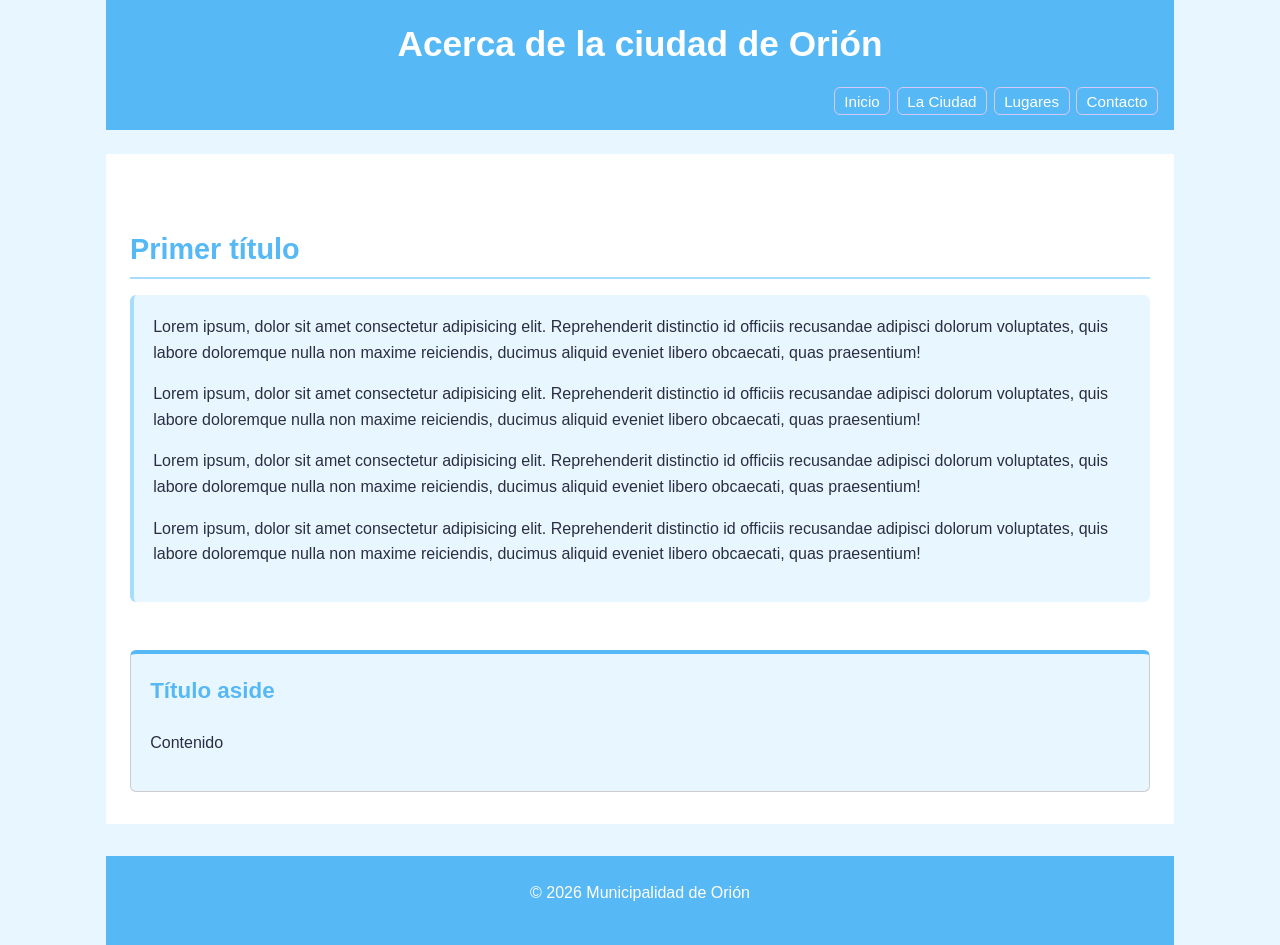
==== ciudad.html @ b0b1bcb7 "feat: commit 2 - paletas de colores alternativas" ====
<!DOCTYPE html>
<html lang="es">
<head>
    <meta charset="UTF-8">
    <meta name="viewport" content="width=device-width, initial-scale=1.0">
    <title>Acerca de la ciudad de Orión</title>

    <!-- Hoja de estilos compartida -->
    <link rel="stylesheet" href="estilos.css">
</head>
<body>

    <header>
        <h1>Acerca de la ciudad de Orión</h1>
        <nav>
            <ul>
                <li><a href="index.html">Inicio</a></li>
                <li><a href="ciudad.html">La Ciudad</a></li>
                <li><a href="lugares.html">Lugares</a></li>
                <li><a href="contacto.html">Contacto</a></li>
            </ul>
        </nav>
    </header>

    <main>       
        <section>
            <h2>Primer título</h2>
            <article>
                <p>
                    Lorem ipsum, dolor sit amet consectetur adipisicing elit. Reprehenderit distinctio id officiis recusandae adipisci dolorum voluptates, quis labore doloremque nulla non maxime reiciendis, ducimus aliquid eveniet libero obcaecati, quas praesentium!
                </p>
                <p>
                    Lorem ipsum, dolor sit amet consectetur adipisicing elit. Reprehenderit distinctio id officiis recusandae adipisci dolorum voluptates, quis labore doloremque nulla non maxime reiciendis, ducimus aliquid eveniet libero obcaecati, quas praesentium!
                </p>
                <p>
                    Lorem ipsum, dolor sit amet consectetur adipisicing elit. Reprehenderit distinctio id officiis recusandae adipisci dolorum voluptates, quis labore doloremque nulla non maxime reiciendis, ducimus aliquid eveniet libero obcaecati, quas praesentium!
                </p>
                <p>
                    Lorem ipsum, dolor sit amet consectetur adipisicing elit. Reprehenderit distinctio id officiis recusandae adipisci dolorum voluptates, quis labore doloremque nulla non maxime reiciendis, ducimus aliquid eveniet libero obcaecati, quas praesentium!
                </p>
            </article>
        </section>

        <aside id="redes">
            <h2>Título aside</h2>
            <p>Contenido</p>
        </aside>
    </main>

    <footer>
        <p>&copy; 2026 Municipalidad de Orión</p>
    </footer>

</body>
</html>
---- estilos.css ----
/*Kevin CSS*/
/* :root {
  --color-primario: #0d3b66;      
  --color-secundario: #64dfdf;   
  --color-fondo: #f8f9fa;       
  --color-texto: #2b2d42;      
  --color-blanco: #ffffff;
  --color-borde: #cccccc;
  --color-hover: #44c7ff;         
  --fuente-principal: 'Roboto', sans-serif;
}*/
/* Paleta alternativa 1 - Neo-futurist utopia */

:root {
  --color-primario: #56B8F5;      
  --color-secundario: #A5DDFB;
  --color-acento: #777BFA;
  --color-fondo: #E8F7FF;       
  --color-texto: #2b2d42;      
  --color-blanco: #ffffff;
  --color-borde: #cccccc;
  --color-hover: #D6C8FF;         
  --fuente-principal: 'Roboto', sans-serif;
}

/* Paleta alternativa 2 - Cosmic abundance */

/*:root {
  --color-primario: #354C91;      
  --color-secundario: #6D83D9;
  --color-acento: #F6BFEA;
  --color-fondo: #171F46;       
  --color-texto: #ffffff;      
  --color-blanco: #ffffff;
  --color-borde: #cccccc;
  --color-hover: #B4A7F7;         
  --fuente-principal: 'Roboto', sans-serif;
}*/

/* Paleta alternativa 3 - Cosmic abundance - Deep space edition */

/*:root {
  --color-primario: #0E2A47;      
  --color-secundario: #8A6CFF;
  --color-acento: #F6BFEA;
  --color-fondo: #536FAF;       
  --color-texto: #D9E8FF;      
  --color-blanco: #ffffff;
  --color-borde: #D9E8FF;
  --color-hover: #B4A7F7;         
  --fuente-principal: 'Roboto', sans-serif;
}*/

/* Paleta alternativa 4 - Quantum Oasis — Dark futuristic edition */

/*:root {
  --color-primario: #0B0F14;      
  --color-secundario: #3DF2E0;
  --color-acento: #22B8A9;
  --color-fondo: #1C3D46;       
  --color-texto: #C2FFF5;      
  --color-blanco: #ffffff;
  --color-borde: #C2FFF5;
  --color-hover: #8AF5E8;         
  --fuente-principal: 'Roboto', sans-serif;
}*/


* {
  box-sizing: border-box;
  margin: 0;
  padding: 0;
}

body {
  font-family: var(--fuente-principal);
  font-size: 16px;
  line-height: 1.6;
  background-color: var(--color-fondo);
  color: var(--color-texto);
  max-width: 1100px;
  margin: 0 auto;
  padding: 0 1rem;
}

h1, h2, h3 {
  color: var(--color-primario);
  margin-bottom: 1rem;
}

h1 {
  font-size: 2.2rem;
}

h2 {
  font-size: 1.8rem;
  border-bottom: 2px solid var(--color-secundario);
  padding-bottom: 0.3rem;
  margin-top: 1.5rem;
}

h3 {
  font-size: 1.3rem;
}

p {
  margin-bottom: 1rem;
}

header {
  display: flex;
  flex-direction: column;
  background-color: var(--color-primario);
  color: var(--color-blanco);
  padding: 1rem;
  gap: 1rem;
}

header nav {
  display: flex;
  justify-content: flex-end;
}

header nav ul {
  list-style: none;
  display: flex;
  gap: 0.4rem; 
  flex-wrap: wrap;
}

header nav a {
  color: var(--color-blanco);
  text-decoration: none;
  font-weight: 500;
  font-size: 0.95rem;
  padding: 0.3rem 0.6rem; 
  border: 1px solid var(--color-hover);
  border-radius: 6px;
  transition: all 0.3s ease;
}

header p {
    font-style: italic;
}

header nav a:hover {
  color: var(--color-blanco);
  background-color: var(--color-hover);
  border-color: var(--color-hover);
}

header h1,
header p {
  text-align: center;
  color: var(--color-blanco);
  margin-bottom: 0;
}

main {
  background-color: var(--color-blanco);
  padding: 2rem 1.5rem;
  margin: 1.5rem 0;
}

section {
  margin-bottom: 2rem;
  padding: 1rem 0;
}

.btn {
  display: inline-block;
  color: var(--color-blanco);
  background-color: var(--color-primario);
  border: 1px solid var(--color-primario);
  padding: 0.6rem 1.2rem;
  border-radius: 6px;
  text-decoration: none;
  font-weight: 500;
  transition: all 0.3s ease;
  margin-top: 0.5rem;
}

.btn:hover {
  transform: translateY(-2px);
  background-color: var(--color-hover);
  border-color: var(--color-hover);
  color: var(--color-blanco);
}

img {
  max-width: 100%;
  height: auto;
  display: block;
  margin: 1rem 0;
  border-radius: 4px;
}

footer {
  background-color: var(--color-primario);
  color: var(--color-blanco);
  text-align: center;
  padding: 1.5rem 1rem;
  margin-top: 2rem;
}

/* --Seccion de contactos, enlaces generales-- */
main a {
  color: var(--color-primario);
  text-decoration: underline;
  font-weight: 500;
  transition: color 0.2s ease;
}

main a:hover {
  color: var(--color-hover);
  text-decoration: none;
}


main > p a {
  display: inline-block;
  background-color: var(--color-fondo);
  padding: 0.3rem 0.6rem;
  border-radius: 4px;
  border: 1px solid var(--color-borde);
  margin-top: 0.5rem;
}

main > p a:hover {
  background-color: var(--color-secundario);
  color: var(--color-primario);
  border-color: var(--color-secundario);
}

/* -- seccion de tarjeta oficina de turismo -- */

section article {
  background-color: var(--color-fondo);
  border-left: 4px solid var(--color-secundario);
  border-radius: 6px;
  padding: 1.2rem;
  margin-top: 1rem;
}

section article ul {
  list-style: none;
  margin-top: 0.8rem;
}

section article li {
  padding: 0.4rem 0;
  border-bottom: 1px dashed var(--color-borde);
}

section article li:last-child {
  border-bottom: none;
}

/* -- seccion id, seleccion de id. Redes sociales #redes -- */

#redes {
  background-color: var(--color-fondo);
  border: 1px solid var(--color-borde);
  border-top: 4px solid var(--color-primario);
  border-radius: 6px;
  padding: 1.2rem;
  margin-top: 2rem;
}

#redes h2 {
  font-size: 1.4rem;
  margin-top: 0;
  border-bottom: none;
}

#redes ul {
  list-style: none;
  margin: 0.8rem 0;
}

#redes li a {
  display: inline-block;
  color: var(--color-primario);
  font-weight: 700;
}

#redes em {
  display: block;
  font-size: 0.9rem;
  color: #555555;
  margin-top: 0.5rem;
}
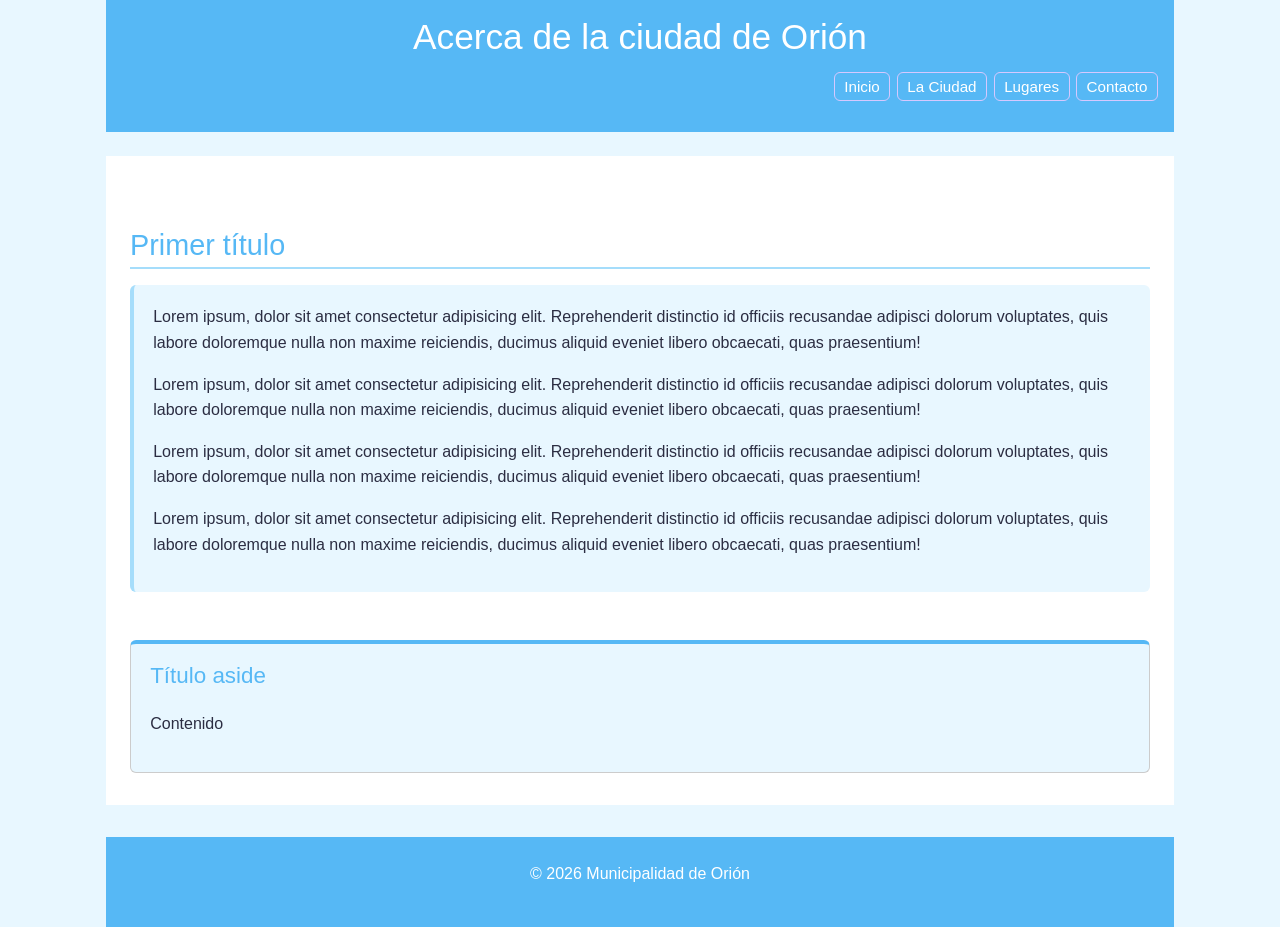
==== commit 628d59c8: "feat: bootstrap agregado" ====
--- a/ciudad.html
+++ b/ciudad.html
@@ -5,6 +5,7 @@
     <meta name="viewport" content="width=device-width, initial-scale=1.0">
     <title>Acerca de la ciudad de Orión</title>
 
+    <link href="https://cdn.jsdelivr.net/npm/bootstrap@5.3.8/dist/css/bootstrap.min.css" rel="stylesheet" integrity="sha384-sRIl4kxILFvY47J16cr9ZwB07vP4J8+LH7qKQnuqkuIAvNWLzeN8tE5YBujZqJLB" crossorigin="anonymous">
     <!-- Hoja de estilos compartida -->
     <link rel="stylesheet" href="estilos.css">
 </head>
@@ -50,6 +51,6 @@
     <footer>
         <p>&copy; 2026 Municipalidad de Orión</p>
     </footer>
-
+    <script src="https://cdn.jsdelivr.net/npm/bootstrap@5.3.8/dist/js/bootstrap.bundle.min.js" integrity="sha384-FKyoEForCGlyvwx9Hj09JcYn3nv7wiPVlz7YYwJrWVcXK/BmnVDxM+D2scQbITxI" crossorigin="anonymous"></script>
 </body>
 </html>
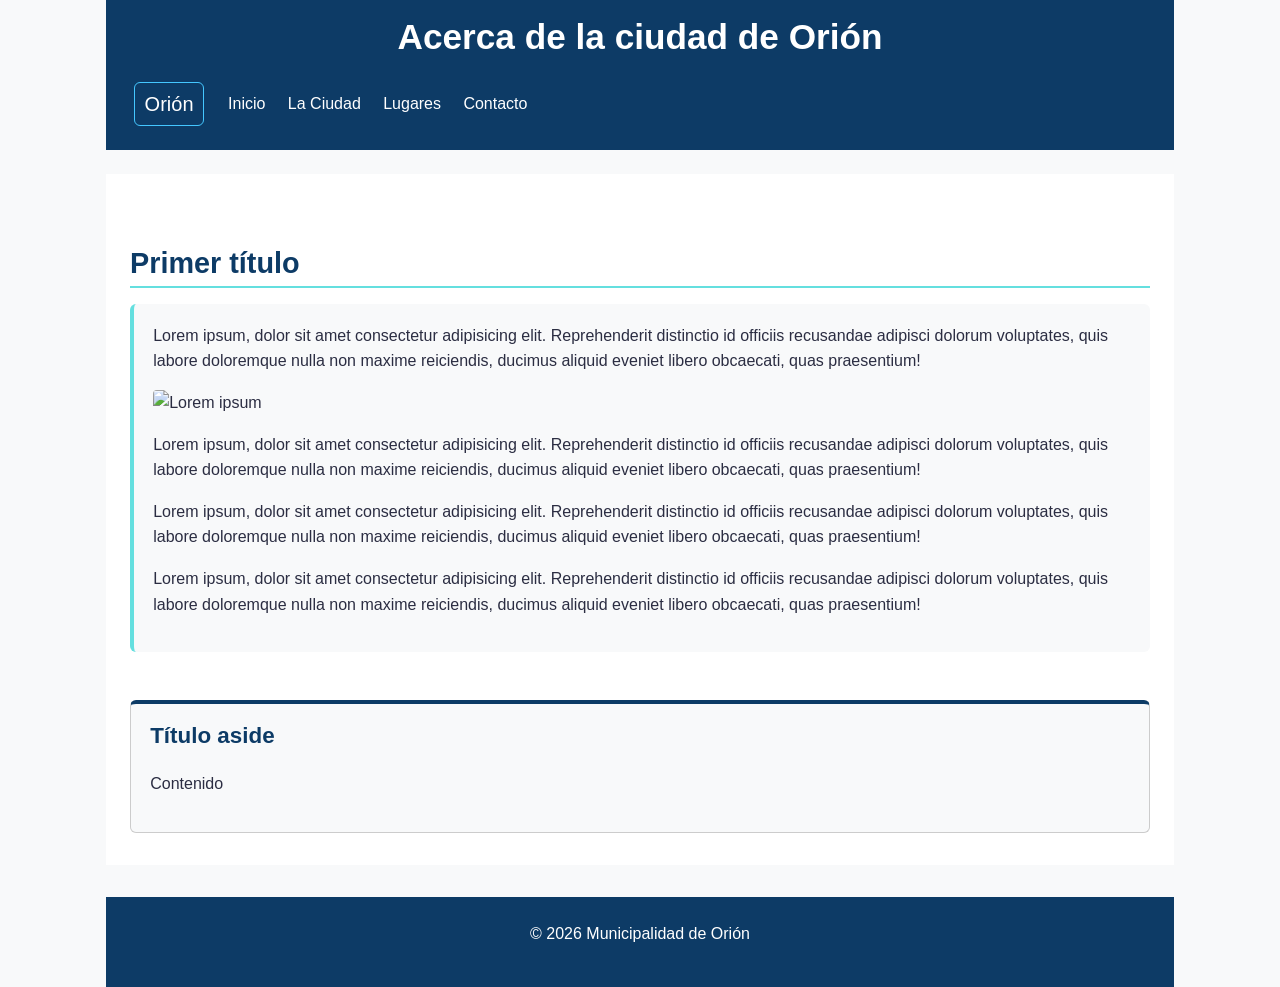
==== commit 9c6efd57: "feat: navbar de bootstrap agregado" ====
--- a/ciudad.html
+++ b/ciudad.html
@@ -10,16 +10,32 @@
     <link rel="stylesheet" href="estilos.css">
 </head>
 <body>
-
     <header>
         <h1>Acerca de la ciudad de Orión</h1>
-        <nav>
-            <ul>
-                <li><a href="index.html">Inicio</a></li>
-                <li><a href="ciudad.html">La Ciudad</a></li>
-                <li><a href="lugares.html">Lugares</a></li>
-                <li><a href="contacto.html">Contacto</a></li>
-            </ul>
+        
+        <nav class="navbar navbar-expand-lg text-light">
+            <div class="container-fluid">
+                <a class="navbar-brand" href="index.html">Orión</a>
+                <button class="navbar-toggler" type="button" data-bs-toggle="collapse" data-bs-target="#navbarSupportedContent" aria-controls="navbarSupportedContent" aria-expanded="false" aria-label="Toggle navigation">
+                <span class="navbar-toggler-icon"></span>
+                </button>
+                <div class="collapse navbar-collapse" id="navbarSupportedContent">
+                    <ul class="navbar-nav me-auto mb-2 mb-lg-0">
+                        <li class="nav-item">
+                            <a class="nav-link" href="index.html">Inicio</a>
+                        </li>
+                        <li class="nav-item">
+                            <a class="nav-link active" aria-current="page" href="ciudad.html">La Ciudad</a>
+                        </li>
+                        <li class="nav-item">
+                            <a class="nav-link" href="Lugares.html">Lugares</a>
+                        </li>
+                        <li class="nav-item">
+                            <a class="nav-link" href="contactos.html">Contacto</a>
+                        </li>
+                    </ul>
+                </div>
+            </div>
         </nav>
     </header>
 
@@ -30,6 +46,7 @@
                 <p>
                     Lorem ipsum, dolor sit amet consectetur adipisicing elit. Reprehenderit distinctio id officiis recusandae adipisci dolorum voluptates, quis labore doloremque nulla non maxime reiciendis, ducimus aliquid eveniet libero obcaecati, quas praesentium!
                 </p>
+                <img src="https://picsum.photos/800/400" alt="Lorem ipsum">
                 <p>
                     Lorem ipsum, dolor sit amet consectetur adipisicing elit. Reprehenderit distinctio id officiis recusandae adipisci dolorum voluptates, quis labore doloremque nulla non maxime reiciendis, ducimus aliquid eveniet libero obcaecati, quas praesentium!
                 </p>
--- a/estilos.css
+++ b/estilos.css
@@ -1,5 +1,5 @@
 /*Kevin CSS*/
-/* :root {
+:root {
   --color-primario: #0d3b66;      
   --color-secundario: #64dfdf;   
   --color-fondo: #f8f9fa;       
@@ -8,10 +8,10 @@
   --color-borde: #cccccc;
   --color-hover: #44c7ff;         
   --fuente-principal: 'Roboto', sans-serif;
-}*/
+}
 /* Paleta alternativa 1 - Neo-futurist utopia */
 
-:root {
+/*:root {
   --color-primario: #56B8F5;      
   --color-secundario: #A5DDFB;
   --color-acento: #777BFA;
@@ -21,7 +21,7 @@
   --color-borde: #cccccc;
   --color-hover: #D6C8FF;         
   --fuente-principal: 'Roboto', sans-serif;
-}
+}*/
 
 /* Paleta alternativa 2 - Cosmic abundance */
 
@@ -86,6 +86,7 @@
 h1, h2, h3 {
   color: var(--color-primario);
   margin-bottom: 1rem;
+  font-weight: 700;
 }
 
 h1 {
@@ -291,10 +292,17 @@
   margin-top: 0.5rem;
 }
 
-
-
-
-
-
-
-
+/* -- Custom bootstrap navbar -- */
+
+.navbar-nav .nav-link,
+.navbar-nav .nav-link.active {
+  color: var(--color-blanco);
+}
+
+.navbar-brand {
+  color: var(--color-blanco);
+}
+
+
+
+
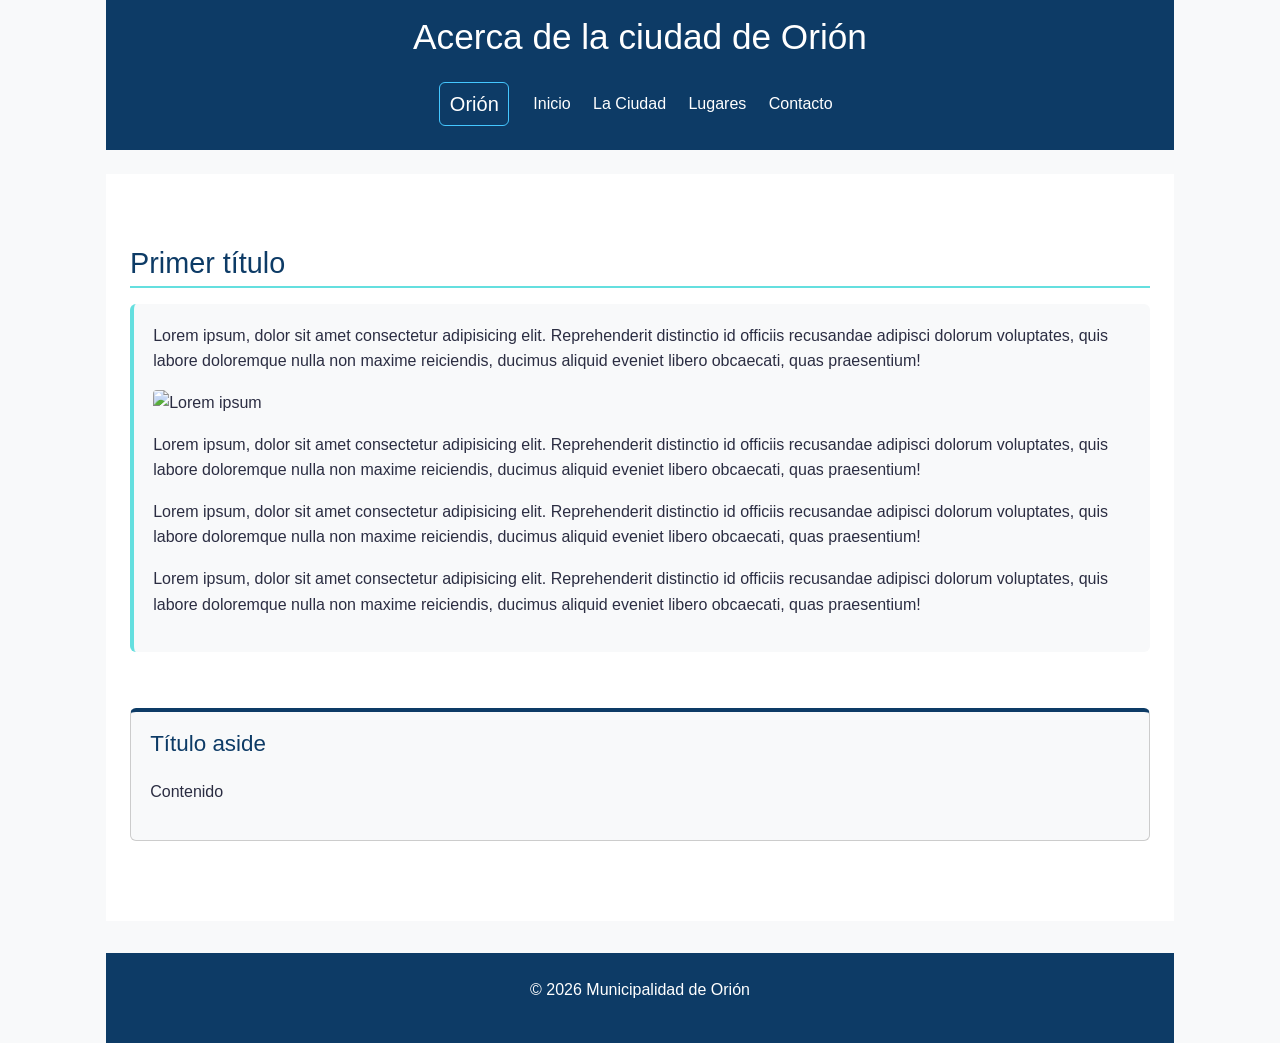
==== commit 4a47999d: "style: centrar navbar en desktop" ====
--- a/ciudad.html
+++ b/ciudad.html
@@ -7,36 +7,38 @@
 
     <link href="https://cdn.jsdelivr.net/npm/bootstrap@5.3.8/dist/css/bootstrap.min.css" rel="stylesheet" integrity="sha384-sRIl4kxILFvY47J16cr9ZwB07vP4J8+LH7qKQnuqkuIAvNWLzeN8tE5YBujZqJLB" crossorigin="anonymous">
     <!-- Hoja de estilos compartida -->
-    <link rel="stylesheet" href="estilos.css">
+    <link rel="stylesheet" href="css/estilos.css">
 </head>
 <body>
     <header>
         <h1>Acerca de la ciudad de Orión</h1>
+        <div class="d-lg-flex justify-content-center">
+            <nav class="navbar navbar-expand-lg">
+                <div class="container-fluid">
+                    <a class="navbar-brand" href="index.html">Orión</a>
+                    <button class="navbar-toggler" type="button" data-bs-toggle="collapse" data-bs-target="#navbarSupportedContent" aria-controls="navbarSupportedContent" aria-expanded="false" aria-label="Toggle navigation">
+                    <span class="navbar-toggler-icon"></span>
+                    </button>
+                    <div class="collapse navbar-collapse" id="navbarSupportedContent">
+                        <ul class="navbar-nav me-auto mb-2 mb-lg-0">
+                            <li class="nav-item">
+                                <a class="nav-link" href="index.html">Inicio</a>
+                            </li>
+                            <li class="nav-item">
+                                <a class="nav-link active" aria-current="page" href="ciudad.html">La Ciudad</a>
+                            </li>
+                            <li class="nav-item">
+                                <a class="nav-link" href="Lugares.html">Lugares</a>
+                            </li>
+                            <li class="nav-item">
+                                <a class="nav-link" href="contactos.html">Contacto</a>
+                            </li>
+                        </ul>
+                    </div>
+                </div>
+            </nav>
+        </div>
         
-        <nav class="navbar navbar-expand-lg text-light">
-            <div class="container-fluid">
-                <a class="navbar-brand" href="index.html">Orión</a>
-                <button class="navbar-toggler" type="button" data-bs-toggle="collapse" data-bs-target="#navbarSupportedContent" aria-controls="navbarSupportedContent" aria-expanded="false" aria-label="Toggle navigation">
-                <span class="navbar-toggler-icon"></span>
-                </button>
-                <div class="collapse navbar-collapse" id="navbarSupportedContent">
-                    <ul class="navbar-nav me-auto mb-2 mb-lg-0">
-                        <li class="nav-item">
-                            <a class="nav-link" href="index.html">Inicio</a>
-                        </li>
-                        <li class="nav-item">
-                            <a class="nav-link active" aria-current="page" href="ciudad.html">La Ciudad</a>
-                        </li>
-                        <li class="nav-item">
-                            <a class="nav-link" href="Lugares.html">Lugares</a>
-                        </li>
-                        <li class="nav-item">
-                            <a class="nav-link" href="contactos.html">Contacto</a>
-                        </li>
-                    </ul>
-                </div>
-            </div>
-        </nav>
     </header>
 
     <main>       
--- a/css/estilos.css
+++ b/css/estilos.css
@@ -0,0 +1,450 @@
+/* Paleta alternativa 1 - Neo-futurist utopia */
+
+/*:root {
+  --color-primario: #56B8F5;      
+  --color-secundario: #A5DDFB;
+  --color-acento: #777BFA;
+  --color-fondo: #E8F7FF;       
+  --color-texto: #2b2d42;      
+  --color-blanco: #ffffff;
+  --color-borde: #cccccc;
+  --color-hover: #D6C8FF;         
+  --fuente-principal: 'Roboto', sans-serif;
+}*/
+
+/* Paleta alternativa 2 - Cosmic abundance */
+
+/*:root {
+  --color-primario: #354C91;      
+  --color-secundario: #6D83D9;
+  --color-acento: #F6BFEA;
+  --color-fondo: #171F46;       
+  --color-texto: #ffffff;      
+  --color-blanco: #ffffff;
+  --color-borde: #cccccc;
+  --color-hover: #B4A7F7;         
+  --fuente-principal: 'Roboto', sans-serif;
+}*/
+
+/* Paleta alternativa 3 - Cosmic abundance - Deep space edition */
+
+/*:root {
+  --color-primario: #0E2A47;      
+  --color-secundario: #8A6CFF;
+  --color-acento: #F6BFEA;
+  --color-fondo: #536FAF;       
+  --color-texto: #D9E8FF;      
+  --color-blanco: #ffffff;
+  --color-borde: #D9E8FF;
+  --color-hover: #B4A7F7;         
+  --fuente-principal: 'Roboto', sans-serif;
+}*/
+
+/* Paleta alternativa 4 - Quantum Oasis — Dark futuristic edition */
+
+/*:root {
+  --color-primario: #0B0F14;      
+  --color-secundario: #3DF2E0;
+  --color-acento: #22B8A9;
+  --color-fondo: #1C3D46;       
+  --color-texto: #C2FFF5;      
+  --color-blanco: #ffffff;
+  --color-borde: #C2FFF5;
+  --color-hover: #8AF5E8;         
+  --fuente-principal: 'Roboto', sans-serif;
+}*/
+
+/* Kevin CSS */
+:root {
+  --color-primario: #0d3b66;      
+  --color-secundario: #64dfdf;   
+  --color-fondo: #f8f9fa;       
+  --color-texto: #2b2d42;      
+  --color-blanco: #ffffff;
+  --color-borde: #cccccc;
+  --color-hover: #44c7ff;         
+  --fuente-principal: 'Roboto', sans-serif;
+}
+
+* {
+  box-sizing: border-box;
+  margin: 0;
+  padding: 0;
+}
+
+body {
+  font-family: var(--fuente-principal);
+  font-size: 16px;
+  line-height: 1.6;
+  background-color: var(--color-fondo);
+  color: var(--color-texto);
+  max-width: 1100px;
+  margin: 0 auto;
+  padding: 0 1rem;
+}
+
+h1, h2, h3 {
+  color: var(--color-primario);
+  margin-bottom: 1rem;
+}
+
+h1 {
+  font-size: 2.2rem;
+}
+
+h2 {
+  font-size: 1.8rem;
+  border-bottom: 2px solid var(--color-secundario);
+  padding-bottom: 0.3rem;
+  margin-top: 1.5rem;
+}
+
+h3 {
+  font-size: 1.3rem;
+}
+
+p {
+  margin-bottom: 1rem;
+}
+
+header {
+  display: flex;
+  flex-direction: column;
+  background-color: var(--color-primario);
+  color: var(--color-blanco);
+  padding: 1rem;
+  gap: 1rem;
+}
+
+header nav {
+  display: flex;
+  justify-content: flex-end;
+}
+
+header nav ul {
+  list-style: none;
+  display: flex;
+  gap: 0.4rem; 
+  flex-wrap: wrap;
+}
+
+header nav a {
+  color: var(--color-blanco);
+  text-decoration: none;
+  font-weight: 500;
+  font-size: 0.95rem;
+  padding: 0.3rem 0.6rem; 
+  border: 1px solid var(--color-hover);
+  border-radius: 6px;
+  transition: all 0.3s ease;
+}
+
+header p {
+    font-style: italic;
+}
+
+header nav a:hover {
+  color: var(--color-blanco);
+  background-color: var(--color-hover);
+  border-color: var(--color-hover);
+}
+
+header h1,
+header p {
+  text-align: center;
+  color: var(--color-blanco);
+  margin-bottom: 0;
+}
+
+main {
+  background-color: var(--color-blanco);
+  padding: 2rem 1.5rem;
+  margin: 1.5rem 0;
+}
+
+section {
+  margin-bottom: 2rem;
+  padding: 1rem 0;
+}
+
+.btn {
+  display: inline-block;
+  color: var(--color-blanco);
+  background-color: var(--color-primario);
+  border: 1px solid var(--color-primario);
+  padding: 0.6rem 1.2rem;
+  border-radius: 6px;
+  text-decoration: none;
+  font-weight: 500;
+  transition: all 0.3s ease;
+  margin-top: 0.5rem;
+}
+
+.btn:hover {
+  transform: translateY(-2px);
+  background-color: var(--color-hover);
+  border-color: var(--color-hover);
+  color: var(--color-blanco);
+}
+
+img {
+  max-width: 100%;
+  height: auto;
+  display: block;
+  margin: 1rem 0;
+  border-radius: 4px;
+}
+
+footer {
+  background-color: var(--color-primario);
+  color: var(--color-blanco);
+  text-align: center;
+  padding: 1.5rem 1rem;
+  margin-top: 2rem;
+}
+
+/* CSS AVANZADO Y BOOTSTRAP */
+
+/* Posicionamiento */
+.header-sticky {
+  position: sticky; /* barra de nav anclada arriba*/
+  top: 0;
+  z-index: 1000;
+  padding: 0; /* Pisa el padding viejo del header para que la navbar quede prolija */
+}
+
+.hero-contenedor {
+  position: relative;
+  border-radius: 6px;
+  overflow: hidden;
+}
+
+.hero-contenedor img {
+  width: 100%;
+  margin: 0;
+  filter: brightness(0.65); /* Oscurece un poco la foto para que se lea bien el texto */
+}
+
+.hero-texto {
+  position: absolute;
+  bottom: 1.5rem;
+  left: 1.5rem;
+  right: 1.5rem;
+  color: var(--color-blanco);
+}
+
+.hero-texto h1 {
+  color: var(--color-blanco);
+  margin-bottom: 0.3rem;
+}
+
+/* Flexbox */
+.razones-flex {
+  display: flex;
+  flex-wrap: wrap;
+  gap: 1.2rem;
+  margin-top: 1rem;
+}
+
+.razon-item {
+  flex: 1 1 260px;
+  background-color: var(--color-fondo);
+  border-left: 4px solid var(--color-secundario);
+  padding: 1.2rem;
+  border-radius: 4px;
+}
+
+/* Bootstrap - personalizaciones */
+.bg-orion {
+  background-color: var(--color-primario);
+}
+
+.navbar-dark .navbar-nav .nav-link {
+  color: var(--color-blanco);
+  border: 1px solid transparent;
+  border-radius: 6px;
+  padding: 0.4rem 0.8rem;
+  transition: all 0.3s ease;
+}
+
+.navbar-dark .navbar-nav .nav-link:hover,
+.navbar-dark .navbar-nav .nav-link.active {
+  background-color: var(--color-hover);
+  color: var(--color-blanco);
+}
+
+.bg-orion-primario {
+  background-color: var(--color-primario);
+  color: var(--color-blanco);
+}
+
+.bg-orion-secundario {
+  background-color: var(--color-secundario);
+  color: var(--color-texto);
+}
+
+.card-orion {
+  border: 1px solid var(--color-borde);
+  transition: transform 0.3s ease, box-shadow 0.3s ease;
+}
+
+.card-orion:hover {
+  transform: translateY(-4px);
+  box-shadow: 0 6px 16px rgba(13, 59, 102, 0.15);
+}
+
+.btn-orion {
+  background-color: var(--color-primario);
+  color: var(--color-blanco);
+  border: 1px solid var(--color-primario);
+}
+
+.btn-orion:hover {
+  background-color: var(--color-hover);
+  border-color: var(--color-hover);
+  color: var(--color-blanco);
+}
+
+.btn-orion-claro {
+  background-color: var(--color-secundario);
+  color: var(--color-texto);
+  border: 1px solid var(--color-secundario);
+  font-weight: 500;
+}
+
+.btn-orion-claro:hover {
+  background-color: var(--color-hover);
+  border-color: var(--color-hover);
+  color: var(--color-blanco);
+}
+
+
+
+
+
+/* --Seccion de contactos, enlaces generales-- */
+main a {
+  color: var(--color-primario);
+  text-decoration: underline;
+  font-weight: 500;
+  transition: color 0.2s ease;
+}
+
+main a:hover {
+  color: var(--color-hover);
+  text-decoration: none;
+}
+
+
+main > p a {
+  display: inline-block;
+  background-color: var(--color-fondo);
+  padding: 0.3rem 0.6rem;
+  border-radius: 4px;
+  border: 1px solid var(--color-borde);
+  margin-top: 0.5rem;
+}
+
+main > p a:hover {
+  background-color: var(--color-secundario);
+  color: var(--color-primario);
+  border-color: var(--color-secundario);
+}
+
+/* -- seccion de tarjeta oficina de turismo -- */
+
+section article {
+  background-color: var(--color-fondo);
+  border-left: 4px solid var(--color-secundario);
+  border-radius: 6px;
+  padding: 1.2rem;
+  margin-top: 1rem;
+}
+
+section article ul {
+  list-style: none;
+  margin-top: 0.8rem;
+}
+
+section article li {
+  padding: 0.4rem 0;
+  border-bottom: 1px dashed var(--color-borde);
+}
+
+section article li:last-child {
+  border-bottom: none;
+}
+
+section article address {
+  font-style: normal;
+  margin-bottom: 0;
+}
+
+/* -- seccion id, seleccion de id. Redes sociales #redes -- */
+
+#redes {
+  background-color: var(--color-fondo);
+  border: 1px solid var(--color-borde);
+  border-top: 4px solid var(--color-primario);
+  border-radius: 6px;
+  padding: 1.2rem;
+  margin-top: 2.5rem;
+  margin-bottom: 3rem;
+  width: 100%;
+}
+
+#redes h2 {
+  font-size: 1.4rem;
+  margin-top: 0;
+  border-bottom: none;
+}
+
+#redes ul {
+  list-style: none;
+  margin: 0.8rem 0;
+}
+
+#redes li a {
+  display: inline-block;
+  color: var(--color-primario);
+  font-weight: 700;
+}
+
+#redes em {
+  display: block;
+  font-size: 0.9rem;
+  color: #555555;
+  margin-top: 0.5rem;
+}
+
+/* -- Custom bootstrap navbar -- */
+
+.navbar-nav .nav-link,
+.navbar-nav .nav-link.active {
+  color: var(--color-blanco);
+}
+
+.navbar-brand {
+  color: var(--color-blanco);
+}
+
+/* -- seccion de formulario de contacto -- */
+#form-contacto {
+  background-color: var(--color-fondo);
+}
+
+#form-contacto .form-label {
+  font-weight: 500;
+  color: var(--color-primario);
+}
+
+
+
+
+
+
+
+
+
+
+
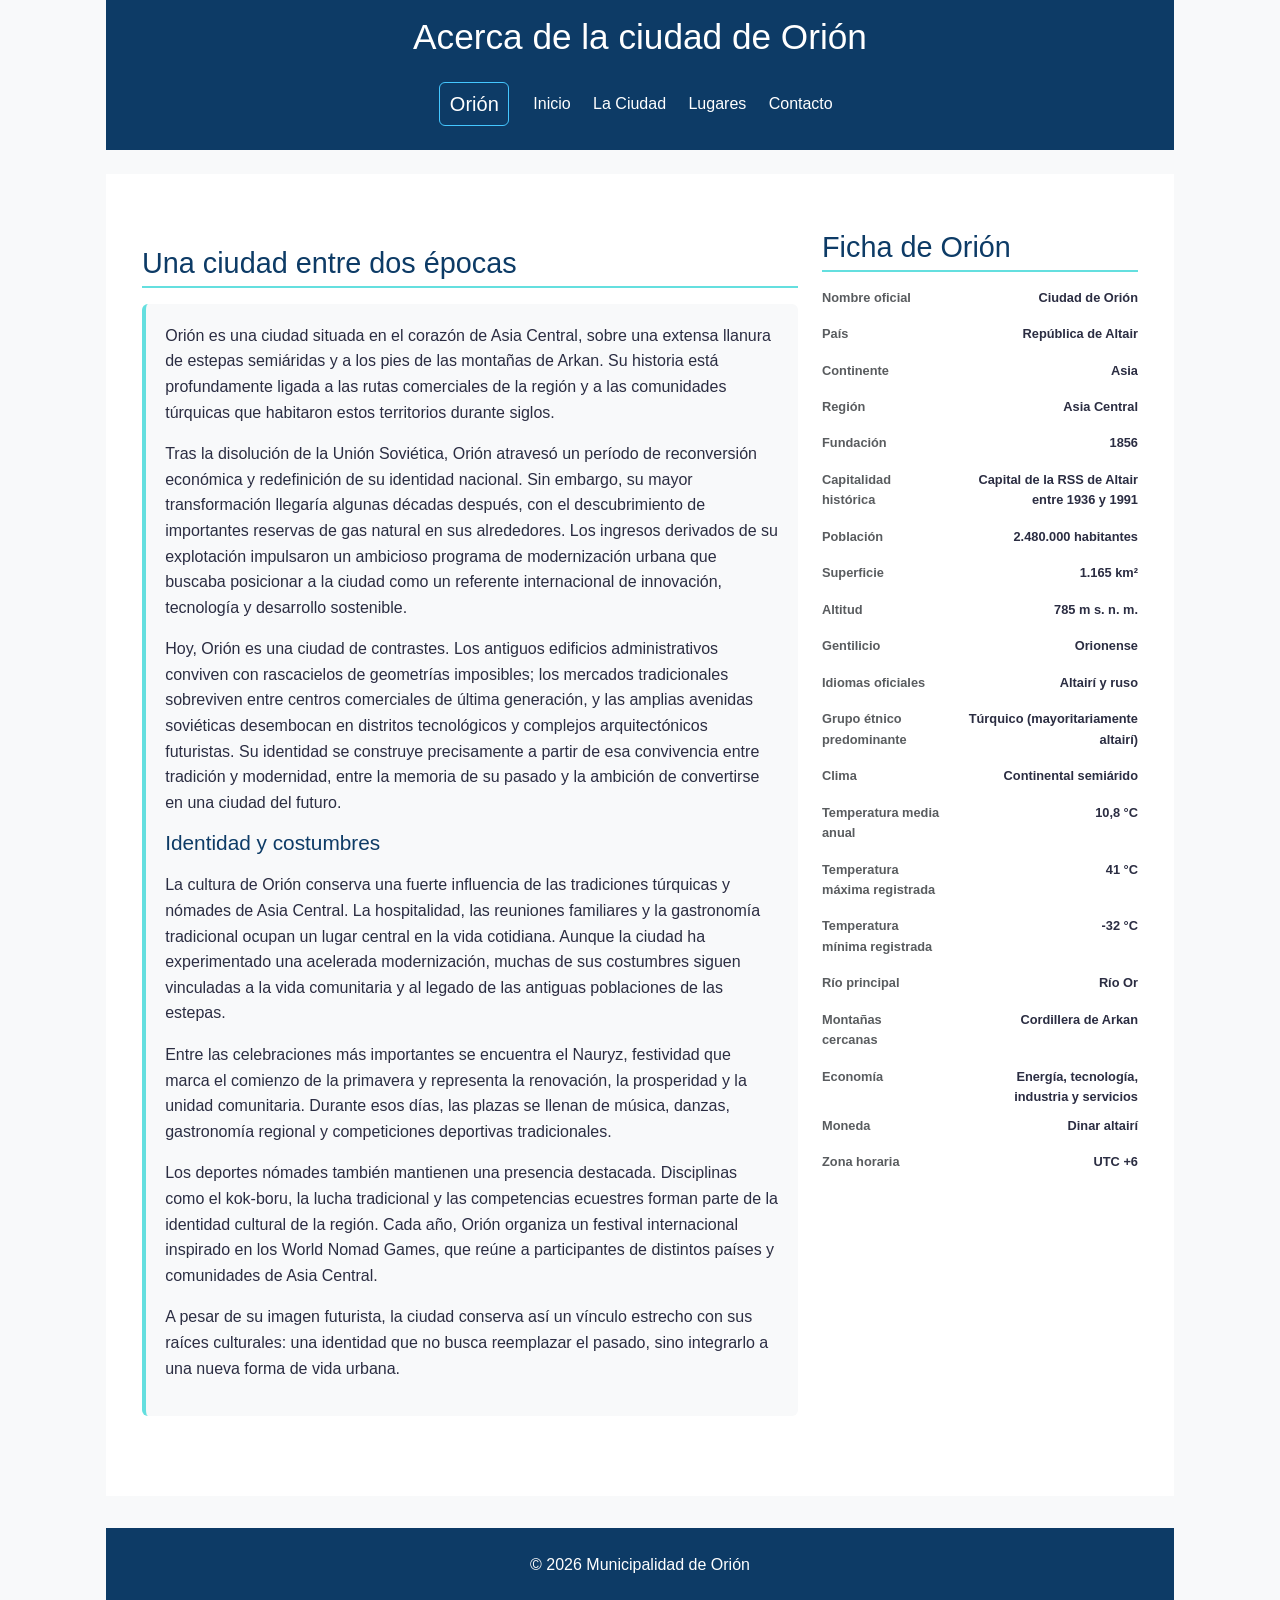
==== commit 83fdbd0c: "feat: contenido ciudad" ====
--- a/ciudad.html
+++ b/ciudad.html
@@ -41,30 +41,109 @@
         
     </header>
 
-    <main>       
-        <section>
-            <h2>Primer título</h2>
-            <article>
-                <p>
-                    Lorem ipsum, dolor sit amet consectetur adipisicing elit. Reprehenderit distinctio id officiis recusandae adipisci dolorum voluptates, quis labore doloremque nulla non maxime reiciendis, ducimus aliquid eveniet libero obcaecati, quas praesentium!
-                </p>
-                <img src="https://picsum.photos/800/400" alt="Lorem ipsum">
-                <p>
-                    Lorem ipsum, dolor sit amet consectetur adipisicing elit. Reprehenderit distinctio id officiis recusandae adipisci dolorum voluptates, quis labore doloremque nulla non maxime reiciendis, ducimus aliquid eveniet libero obcaecati, quas praesentium!
-                </p>
-                <p>
-                    Lorem ipsum, dolor sit amet consectetur adipisicing elit. Reprehenderit distinctio id officiis recusandae adipisci dolorum voluptates, quis labore doloremque nulla non maxime reiciendis, ducimus aliquid eveniet libero obcaecati, quas praesentium!
-                </p>
-                <p>
-                    Lorem ipsum, dolor sit amet consectetur adipisicing elit. Reprehenderit distinctio id officiis recusandae adipisci dolorum voluptates, quis labore doloremque nulla non maxime reiciendis, ducimus aliquid eveniet libero obcaecati, quas praesentium!
-                </p>
-            </article>
-        </section>
+    <main> 
+        <div class="container">
+            <div class="row">
+                <section class="col-12 col-lg-8">
+                    <h2>Una ciudad entre dos épocas</h2>
+                    <article>
+                        <p>
+                            Orión es una ciudad situada en el corazón de Asia Central, sobre una extensa llanura de estepas semiáridas y a los pies de las montañas de Arkan. Su historia está profundamente ligada a las rutas comerciales de la región y a las comunidades túrquicas que habitaron estos territorios durante siglos.
+                        </p>
+                        <!-- <img src="https://picsum.photos/800/400" alt="Lorem ipsum"> -->
+                        <p>
+                            Tras la disolución de la Unión Soviética, Orión atravesó un período de reconversión económica y redefinición de su identidad nacional. Sin embargo, su mayor transformación llegaría algunas décadas después, con el descubrimiento de importantes reservas de gas natural en sus alrededores. Los ingresos derivados de su explotación impulsaron un ambicioso programa de modernización urbana que buscaba posicionar a la ciudad como un referente internacional de innovación, tecnología y desarrollo sostenible.
+                        </p>
+                        <p>
+                            Hoy, Orión es una ciudad de contrastes. Los antiguos edificios administrativos conviven con rascacielos de geometrías imposibles; los mercados tradicionales sobreviven entre centros comerciales de última generación, y las amplias avenidas soviéticas desembocan en distritos tecnológicos y complejos arquitectónicos futuristas. Su identidad se construye precisamente a partir de esa convivencia entre tradición y modernidad, entre la memoria de su pasado y la ambición de convertirse en una ciudad del futuro.
+                        </p>
+                        <h3>Identidad y costumbres</h3>
+                        <p>
+                            La cultura de Orión conserva una fuerte influencia de las tradiciones túrquicas y nómades de Asia Central. La hospitalidad, las reuniones familiares y la gastronomía tradicional ocupan un lugar central en la vida cotidiana. Aunque la ciudad ha experimentado una acelerada modernización, muchas de sus costumbres siguen vinculadas a la vida comunitaria y al legado de las antiguas poblaciones de las estepas.
+                        </p>
+                        <p>
+                            Entre las celebraciones más importantes se encuentra el Nauryz, festividad que marca el comienzo de la primavera y representa la renovación, la prosperidad y la unidad comunitaria. Durante esos días, las plazas se llenan de música, danzas, gastronomía regional y competiciones deportivas tradicionales.
+                        </p>
+                        <p>
+                            Los deportes nómades también mantienen una presencia destacada. Disciplinas como el kok-boru, la lucha tradicional y las competencias ecuestres forman parte de la identidad cultural de la región. Cada año, Orión organiza un festival internacional inspirado en los World Nomad Games, que reúne a participantes de distintos países y comunidades de Asia Central.
+                        </p>
+                        <p>
+                            A pesar de su imagen futurista, la ciudad conserva así un vínculo estrecho con sus raíces culturales: una identidad que no busca reemplazar el pasado, sino integrarlo a una nueva forma de vida urbana.
+                        </p>
+                    </article>
+                </section>
 
-        <aside id="redes">
-            <h2>Título aside</h2>
-            <p>Contenido</p>
-        </aside>
+                <aside class="ficha col-12 col-lg-4">
+                    <h2>Ficha de Orión</h2>
+                    <dl class="row">
+                        <dt class="col-5 text-muted mb-3">Nombre oficial</dt>
+                        <dd class="col-7 fw-semibold text-end">Ciudad de Orión</dd>
+
+                        <dt class="col-5 text-muted mb-3">País</dt>
+                        <dd class="col-7 fw-semibold text-end">República de Altair</dd>
+
+                        <dt class="col-5 text-muted mb-3">Continente</dt>
+                        <dd class="col-7 fw-semibold text-end">Asia</dd>
+
+                        <dt class="col-5 text-muted mb-3">Región</dt>
+                        <dd class="col-7 fw-semibold text-end">Asia Central</dd>
+
+                        <dt class="col-5 text-muted mb-3">Fundación</dt>
+                        <dd class="col-7 fw-semibold text-end">1856</dd>
+
+                        <dt class="col-5 text-muted mb-3">Capitalidad histórica </dt>
+                        <dd class="col-7 fw-semibold text-end">Capital de la RSS de Altair entre 1936 y 1991</dd>
+
+                        <dt class="col-5 text-muted mb-3">Población</dt>
+                        <dd class="col-7 fw-semibold text-end">2.480.000 habitantes</dd>
+
+                        <dt class="col-5 text-muted mb-3">Superficie</dt>
+                        <dd class="col-7 fw-semibold text-end">1.165 km²</dd>
+
+                        <dt class="col-5 text-muted mb-3">Altitud</dt>
+                        <dd class="col-7 fw-semibold text-end">785 m s. n. m.</dd>
+
+                        <dt class="col-5 text-muted mb-3">Gentilicio</dt>
+                        <dd class="col-7 fw-semibold text-end">Orionense</dd>
+
+                        <dt class="col-5 text-muted mb-3">Idiomas oficiales</dt>
+                        <dd class="col-7 fw-semibold text-end">Altairí y ruso</dd>
+
+                        <dt class="col-5 text-muted mb-3">Grupo étnico predominante</dt>
+                        <dd class="col-7 fw-semibold text-end">Túrquico (mayoritariamente altairí)</dd>
+
+                        <dt class="col-5 text-muted mb-3">Clima</dt>
+                        <dd class="col-7 fw-semibold text-end">Continental semiárido</dd>
+
+                        <dt class="col-5 text-muted mb-3">Temperatura media anual</dt>
+                        <dd class="col-7 fw-semibold text-end">10,8 °C</dd>
+
+                        <dt class="col-5 text-muted mb-3">Temperatura máxima registrada</dt>
+                        <dd class="col-7 fw-semibold text-end">41 °C</dd>
+
+                        <dt class="col-5 text-muted mb-3">Temperatura mínima registrada</dt>
+                        <dd class="col-7 fw-semibold text-end">-32 °C</dd>
+
+                        <dt class="col-5 text-muted mb-3">Río principal</dt>
+                        <dd class="col-7 fw-semibold text-end">Río Or</dd>
+
+                        <dt class="col-5 text-muted mb-3">Montañas cercanas</dt>
+                        <dd class="col-7 fw-semibold text-end">Cordillera de Arkan</dd>
+
+                        <dt class="col-5 text-muted mb-3">Economía</dt>
+                        <dd class="col-7 fw-semibold text-end">Energía, tecnología, industria y servicios</dd>
+
+                        <dt class="col-5 text-muted mb-3">Moneda</dt>
+                        <dd class="col-7 fw-semibold text-end">Dinar altairí</dd>
+
+                        <dt class="col-5 text-muted mb-3">Zona horaria</dt>
+                        <dd class="col-7 fw-semibold text-end">UTC +6</dd>
+                        
+                    </dl>
+                </aside>
+            </div>
+        </div>      
+        
     </main>
 
     <footer>
--- a/css/estilos.css
+++ b/css/estilos.css
@@ -318,14 +318,52 @@
   color: var(--color-blanco);
 }
 
-
+/* ETAPA 4: MODO OSCURO */
+body.oscuro {
+  --color-fondo: #12161f;
+  --color-blanco: #1c2230;
+  --color-texto: #e2e8f0;
+  --color-borde: #2d3748;
+}
+
+body.oscuro h2,
+body.oscuro h3 {
+  color: var(--color-secundario);
+}
+
+body.oscuro .card-orion {
+  background-color: var(--color-blanco);
+  color: var(--color-texto);
+}
+
+body.oscuro .razon-item {
+  background-color: #161b26;
+}
+
+/* contraste para letras en modo oscuro */
+body.oscuro .navbar-dark .navbar-nav .nav-link,
+body.oscuro .hero-texto,
+body.oscuro .hero-texto h1,
+body.oscuro .hero-texto p,
+body.oscuro .btn-orion-claro,
+body.oscuro .btn-orion,
+body.oscuro footer,
+body.oscuro .navbar-brand.fw-bold,
+body.oscuro .badge.bg-orion-primario {
+  color: #ffffff;
+}
+
+body.oscuro .btn-orion-claro, 
+body.oscuro .bg-orion-secundario {
+  color: #12161f;
+}
 
 
 
 /* --Seccion de contactos, enlaces generales-- */
 main a {
   color: var(--color-primario);
-  text-decoration: underline;
+  text-decoration: none;
   font-weight: 500;
   transition: color 0.2s ease;
 }
@@ -438,13 +476,46 @@
   color: var(--color-primario);
 }
 
-
-
-
-
-
-
-
-
-
-
+/* -- ajustes de color y contraste para modo oscuro en contactos y lugares -- */
+body.oscuro header h1,
+body.oscuro .navbar-brand,
+body.oscuro .navbar-nav .nav-link,
+body.oscuro .navbar-nav .nav-link.active,
+body.oscuro footer {
+  color: #ffffff;
+}
+
+body.oscuro #btn-modo {
+  background-color: var(--color-secundario);
+  color: #12161f;
+  border-color: var(--color-secundario);
+}
+
+body.oscuro main a,
+body.oscuro #redes li a,
+body.oscuro #form-contacto .form-label {
+  color: var(--color-secundario);
+}
+
+body.oscuro main a:hover,
+body.oscuro #redes li a:hover {
+  color: var(--color-hover);
+}
+
+body.oscuro #redes em {
+  color: var(--color-texto);
+}
+
+
+/* Ciudad */
+
+.ficha dl dt, 
+.ficha dl dd {
+  font-size:0.8rem;
+}
+
+
+
+
+
+
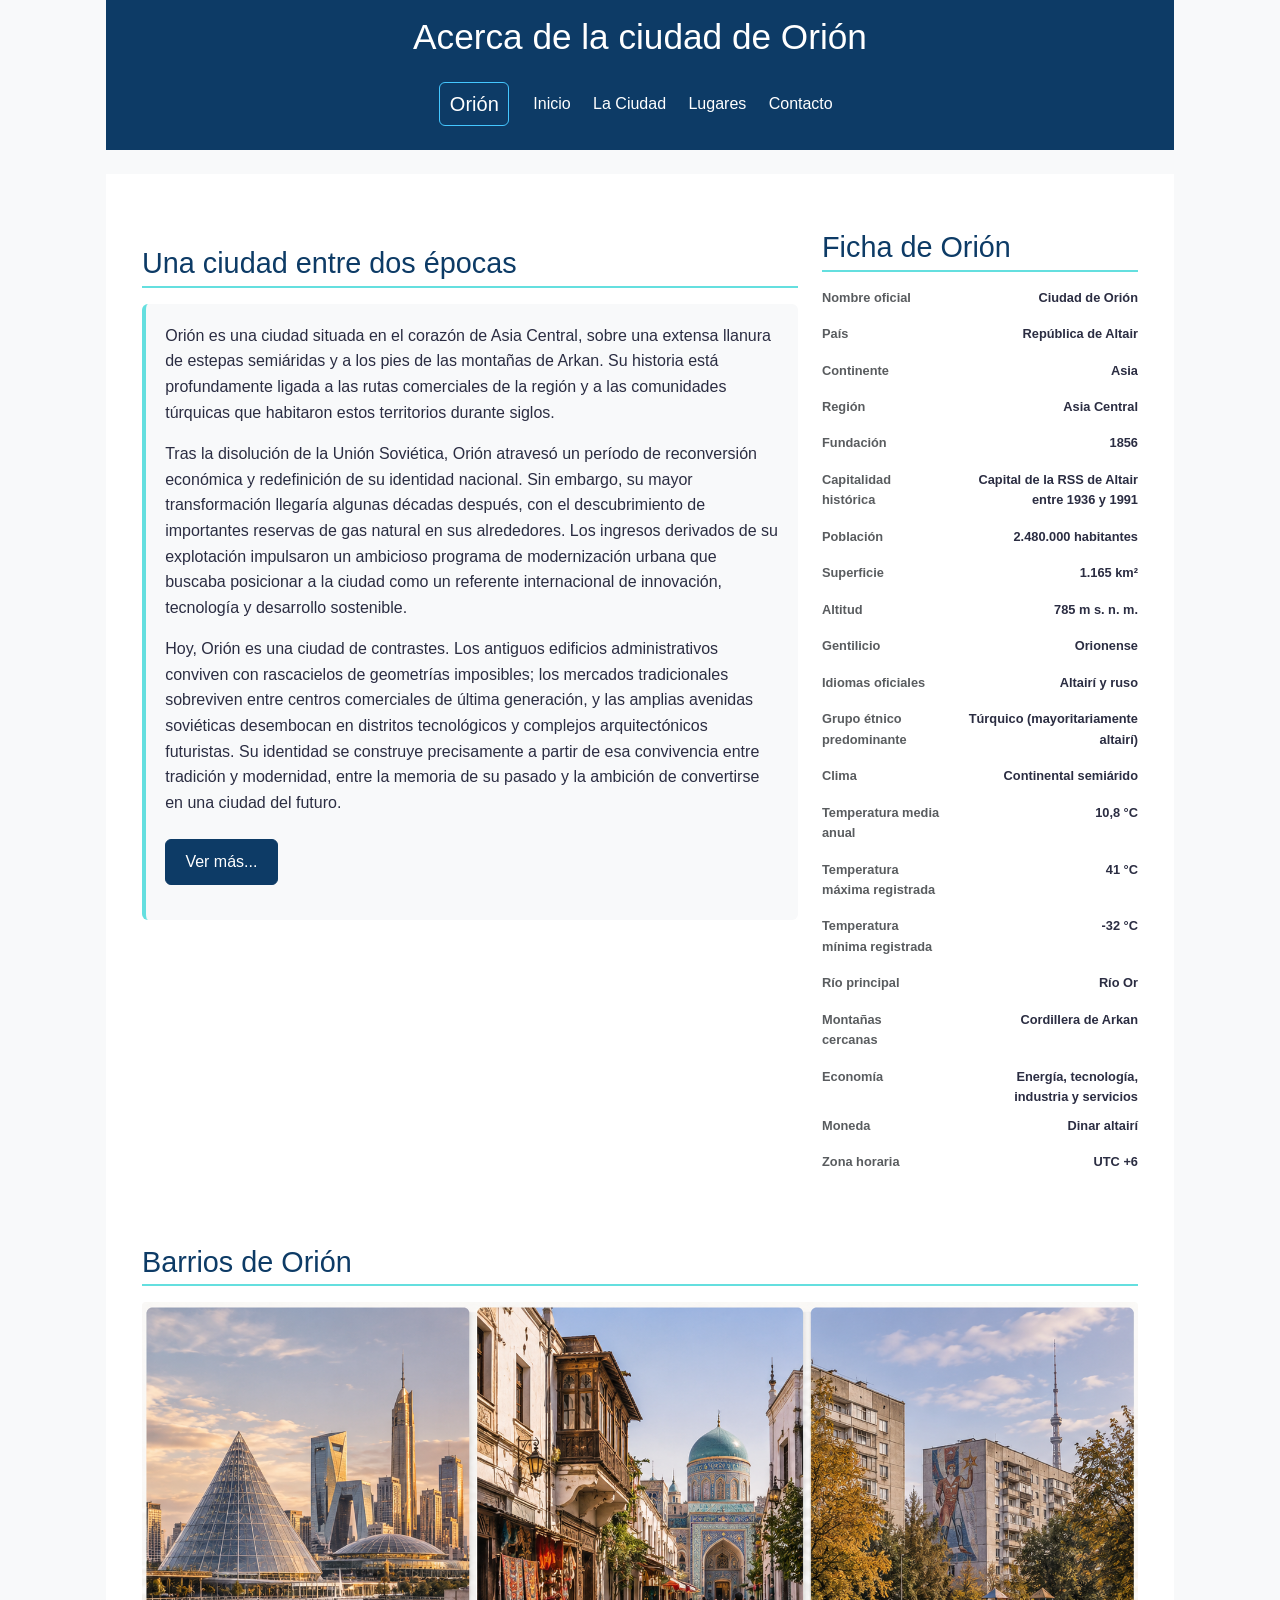
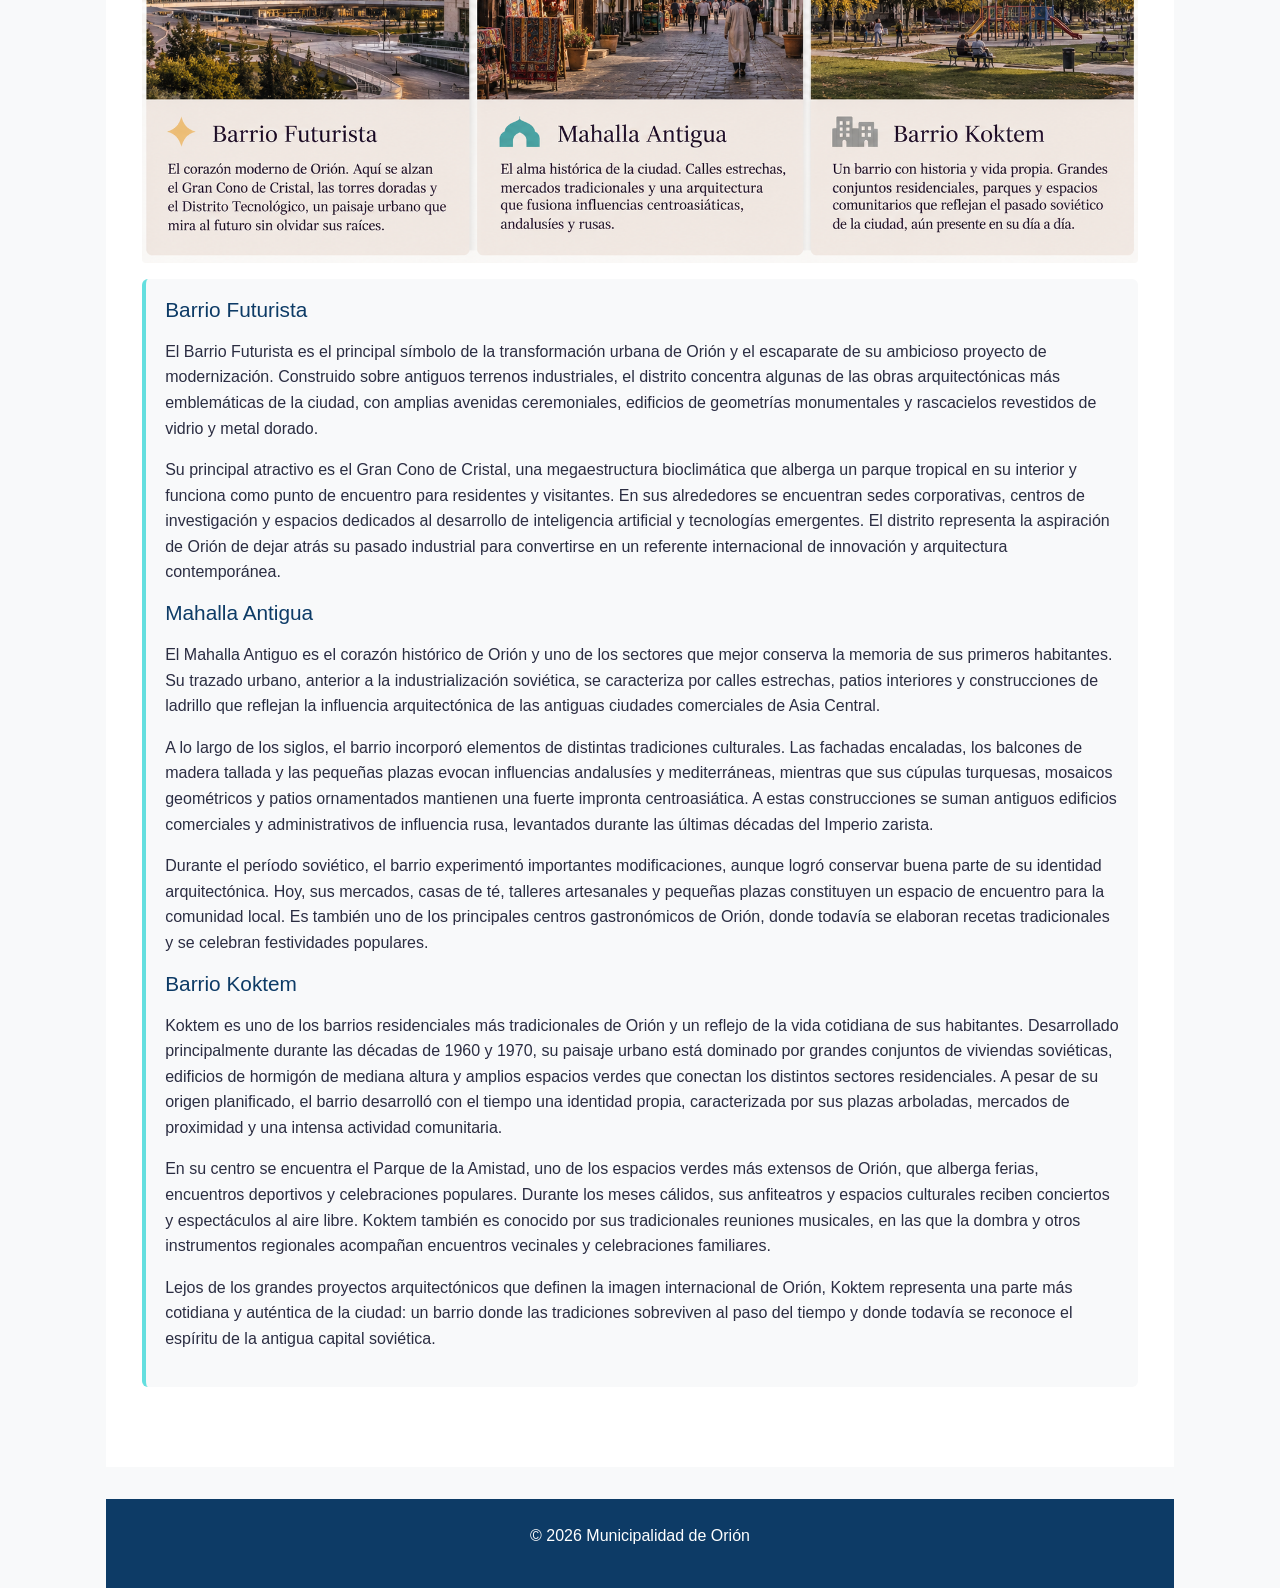
==== commit e4c3d302: "feat: barrios + boostrap collapse con js" ====
--- a/ciudad.html
+++ b/ciudad.html
@@ -50,14 +50,18 @@
                         <p>
                             Orión es una ciudad situada en el corazón de Asia Central, sobre una extensa llanura de estepas semiáridas y a los pies de las montañas de Arkan. Su historia está profundamente ligada a las rutas comerciales de la región y a las comunidades túrquicas que habitaron estos territorios durante siglos.
                         </p>
-                        <!-- <img src="https://picsum.photos/800/400" alt="Lorem ipsum"> -->
+                       
                         <p>
                             Tras la disolución de la Unión Soviética, Orión atravesó un período de reconversión económica y redefinición de su identidad nacional. Sin embargo, su mayor transformación llegaría algunas décadas después, con el descubrimiento de importantes reservas de gas natural en sus alrededores. Los ingresos derivados de su explotación impulsaron un ambicioso programa de modernización urbana que buscaba posicionar a la ciudad como un referente internacional de innovación, tecnología y desarrollo sostenible.
                         </p>
                         <p>
                             Hoy, Orión es una ciudad de contrastes. Los antiguos edificios administrativos conviven con rascacielos de geometrías imposibles; los mercados tradicionales sobreviven entre centros comerciales de última generación, y las amplias avenidas soviéticas desembocan en distritos tecnológicos y complejos arquitectónicos futuristas. Su identidad se construye precisamente a partir de esa convivencia entre tradición y modernidad, entre la memoria de su pasado y la ambición de convertirse en una ciudad del futuro.
                         </p>
-                        <h3>Identidad y costumbres</h3>
+                        <button class="btn btn-primary mb-3" type="button" id="btn-ver-mas" aria-expanded="false" aria-controls="collapseExample">
+                            Ver más...
+                        </button>
+                        <div class="collapse" id="collapseExample">
+                            <h3>Identidad y costumbres</h3>
                         <p>
                             La cultura de Orión conserva una fuerte influencia de las tradiciones túrquicas y nómades de Asia Central. La hospitalidad, las reuniones familiares y la gastronomía tradicional ocupan un lugar central en la vida cotidiana. Aunque la ciudad ha experimentado una acelerada modernización, muchas de sus costumbres siguen vinculadas a la vida comunitaria y al legado de las antiguas poblaciones de las estepas.
                         </p>
@@ -70,6 +74,21 @@
                         <p>
                             A pesar de su imagen futurista, la ciudad conserva así un vínculo estrecho con sus raíces culturales: una identidad que no busca reemplazar el pasado, sino integrarlo a una nueva forma de vida urbana.
                         </p>
+                        <h3>El nacimiento de una nueva Orión</h3>
+                        <p>
+                            La transformación económica de Orión no solo modificó su paisaje urbano, sino también su estructura productiva. A partir de la década de 2010, el gobierno de Altair impulsó un ambicioso programa de diversificación económica que buscaba reducir la dependencia de los hidrocarburos y posicionar al país como un referente regional en ciencia y tecnología.
+                        </p>
+                        <p>
+                            El proyecto tuvo como principal protagonista al antiguo cinturón industrial soviético, que fue reconvertido progresivamente en el actual Distrito Tecnológico de Orión. Las antiguas fábricas y plantas de producción dieron paso a centros de investigación, parques de innovación, universidades tecnológicas y sedes de empresas dedicadas al desarrollo de software, inteligencia artificial, robótica y biotecnología.
+                        </p>
+                        <p>
+                            En la actualidad, el distrito concentra buena parte de la infraestructura científica y digital del país. Entre sus instalaciones destacan el Centro Nacional de Inteligencia Artificial, especializado en aprendizaje automático y automatización industrial; el Instituto de Energías Avanzadas, dedicado al desarrollo de tecnologías para la explotación energética y la transición hacia fuentes renovables; y un extenso complejo de centros de datos que aprovecha las condiciones climáticas de la región para reducir los costos de refrigeración.
+                        </p>
+                        <p>
+                            La modernización también alcanzó los servicios urbanos. Orión cuenta con una infraestructura de conectividad de alta velocidad, sistemas integrados de transporte inteligente y una plataforma digital que centraliza numerosos servicios públicos. Estas iniciativas forman parte del proyecto gubernamental Orión 2040, un plan de desarrollo que aspira a convertir a la ciudad en uno de los principales polos tecnológicos de Eurasia.
+                        </p>
+                        </div>
+                        
                     </article>
                 </section>
 
@@ -137,10 +156,46 @@
                         <dd class="col-7 fw-semibold text-end">Dinar altairí</dd>
 
                         <dt class="col-5 text-muted mb-3">Zona horaria</dt>
-                        <dd class="col-7 fw-semibold text-end">UTC +6</dd>
-                        
+                        <dd class="col-7 fw-semibold text-end">UTC +6</dd>       
                     </dl>
                 </aside>
+            </div>
+
+            <div class="row">
+                <section class="col-12">
+                    <h2>Barrios de Orión</h2>
+                     <img src="img/barrios.png" alt="Tríptico de los 3 barrios mencionados de Orión: Futurista, Mahalla y Koktem">
+                    <article>
+                        <h3>Barrio Futurista</h3>
+                        <p>
+                            El Barrio Futurista es el principal símbolo de la transformación urbana de Orión y el escaparate de su ambicioso proyecto de modernización. Construido sobre antiguos terrenos industriales, el distrito concentra algunas de las obras arquitectónicas más emblemáticas de la ciudad, con amplias avenidas ceremoniales, edificios de geometrías monumentales y rascacielos revestidos de vidrio y metal dorado.
+                        </p>
+                        <p>
+                            Su principal atractivo es el Gran Cono de Cristal, una megaestructura bioclimática que alberga un parque tropical en su interior y funciona como punto de encuentro para residentes y visitantes. En sus alrededores se encuentran sedes corporativas, centros de investigación y espacios dedicados al desarrollo de inteligencia artificial y tecnologías emergentes. El distrito representa la aspiración de Orión de dejar atrás su pasado industrial para convertirse en un referente internacional de innovación y arquitectura contemporánea.
+                        </p>
+
+                        <h3>Mahalla Antigua</h3>
+                        <p>
+                            El Mahalla Antiguo es el corazón histórico de Orión y uno de los sectores que mejor conserva la memoria de sus primeros habitantes. Su trazado urbano, anterior a la industrialización soviética, se caracteriza por calles estrechas, patios interiores y construcciones de ladrillo que reflejan la influencia arquitectónica de las antiguas ciudades comerciales de Asia Central.
+                        </p>
+                        <p>
+                            A lo largo de los siglos, el barrio incorporó elementos de distintas tradiciones culturales. Las fachadas encaladas, los balcones de madera tallada y las pequeñas plazas evocan influencias andalusíes y mediterráneas, mientras que sus cúpulas turquesas, mosaicos geométricos y patios ornamentados mantienen una fuerte impronta centroasiática. A estas construcciones se suman antiguos edificios comerciales y administrativos de influencia rusa, levantados durante las últimas décadas del Imperio zarista.
+                        </p>
+                        <p>
+                            Durante el período soviético, el barrio experimentó importantes modificaciones, aunque logró conservar buena parte de su identidad arquitectónica. Hoy, sus mercados, casas de té, talleres artesanales y pequeñas plazas constituyen un espacio de encuentro para la comunidad local. Es también uno de los principales centros gastronómicos de Orión, donde todavía se elaboran recetas tradicionales y se celebran festividades populares.
+                        </p>
+                        <h3>Barrio Koktem</h3>
+                        <p>
+                            Koktem es uno de los barrios residenciales más tradicionales de Orión y un reflejo de la vida cotidiana de sus habitantes. Desarrollado principalmente durante las décadas de 1960 y 1970, su paisaje urbano está dominado por grandes conjuntos de viviendas soviéticas, edificios de hormigón de mediana altura y amplios espacios verdes que conectan los distintos sectores residenciales. A pesar de su origen planificado, el barrio desarrolló con el tiempo una identidad propia, caracterizada por sus plazas arboladas, mercados de proximidad y una intensa actividad comunitaria.
+                        </p>
+                        <p>
+                            En su centro se encuentra el Parque de la Amistad, uno de los espacios verdes más extensos de Orión, que alberga ferias, encuentros deportivos y celebraciones populares. Durante los meses cálidos, sus anfiteatros y espacios culturales reciben conciertos y espectáculos al aire libre. Koktem también es conocido por sus tradicionales reuniones musicales, en las que la dombra y otros instrumentos regionales acompañan encuentros vecinales y celebraciones familiares.
+                        </p>
+                        <p>
+                            Lejos de los grandes proyectos arquitectónicos que definen la imagen internacional de Orión, Koktem representa una parte más cotidiana y auténtica de la ciudad: un barrio donde las tradiciones sobreviven al paso del tiempo y donde todavía se reconoce el espíritu de la antigua capital soviética.
+                        </p>
+                    </article>
+                </section>
             </div>
         </div>      
         
@@ -150,5 +205,6 @@
         <p>&copy; 2026 Municipalidad de Orión</p>
     </footer>
     <script src="https://cdn.jsdelivr.net/npm/bootstrap@5.3.8/dist/js/bootstrap.bundle.min.js" integrity="sha384-FKyoEForCGlyvwx9Hj09JcYn3nv7wiPVlz7YYwJrWVcXK/BmnVDxM+D2scQbITxI" crossorigin="anonymous"></script>
+    <script src="js/main.js"></script>
 </body>
 </html>
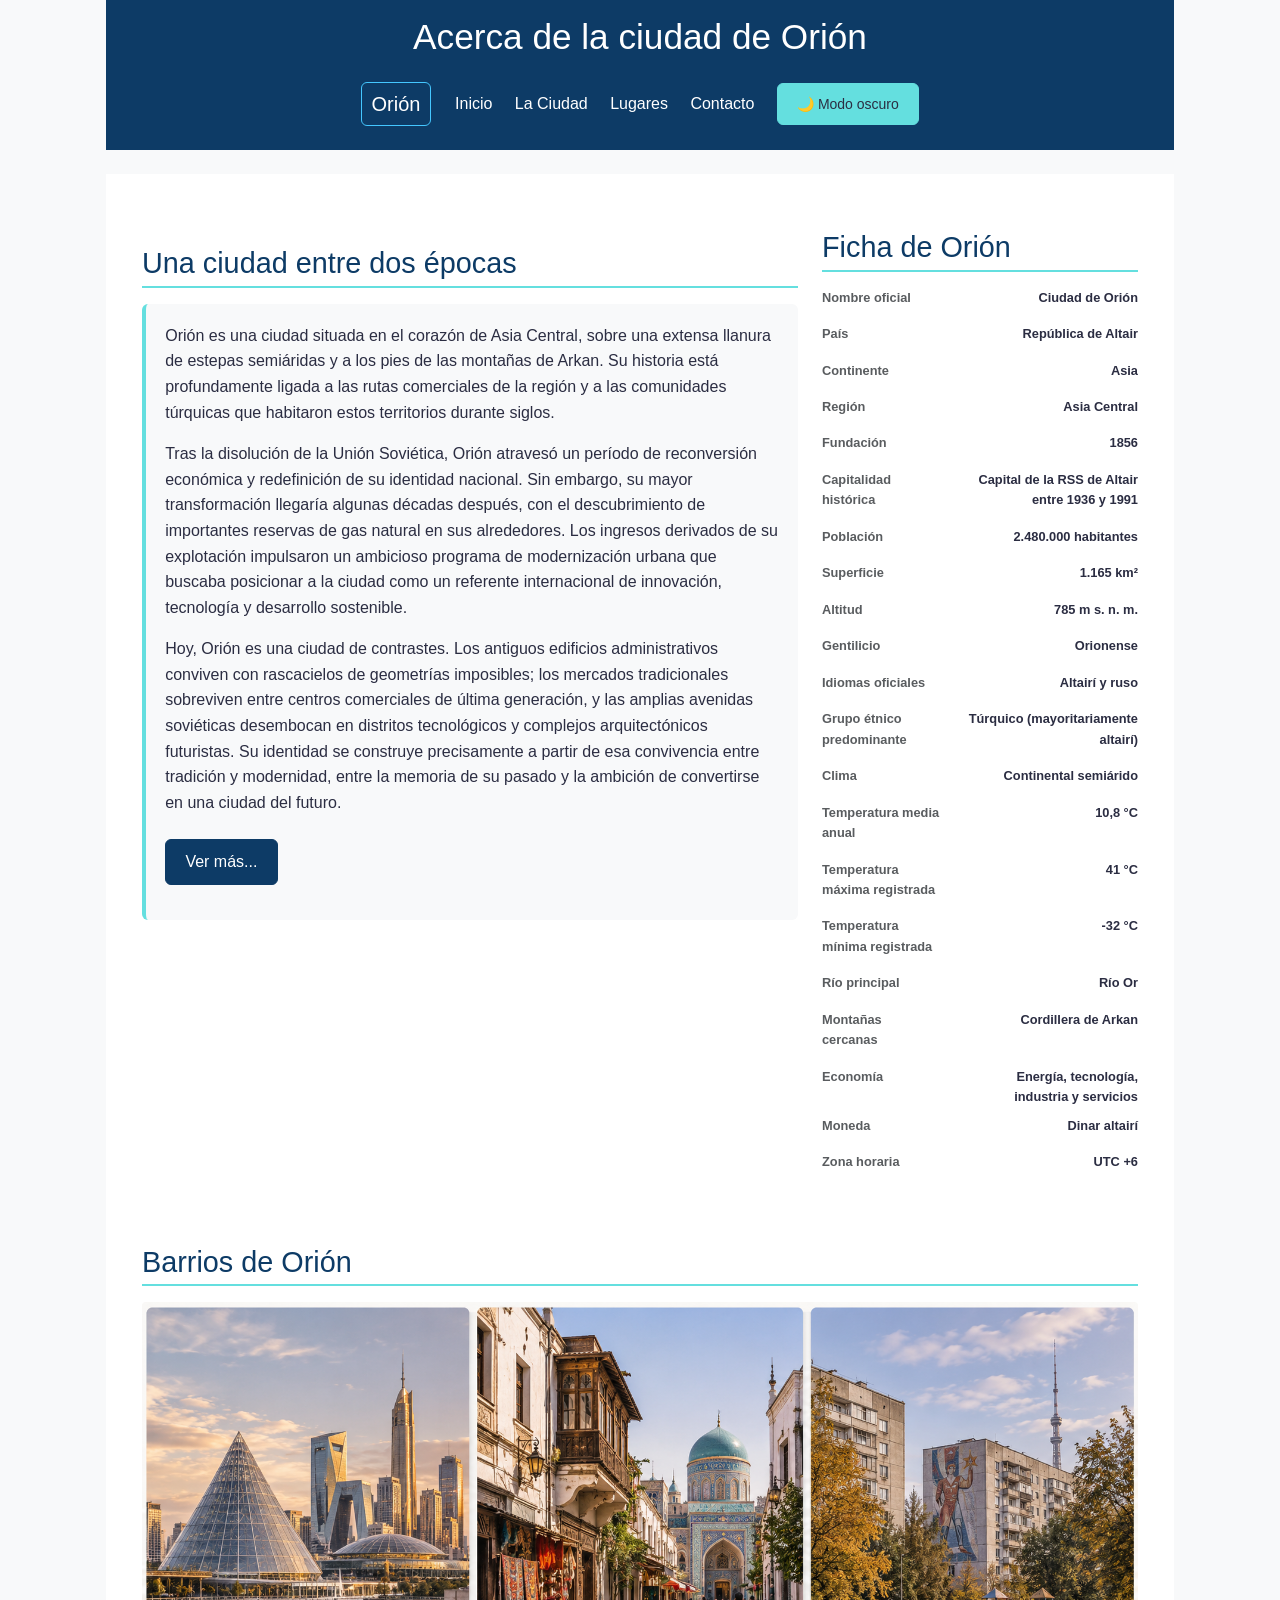
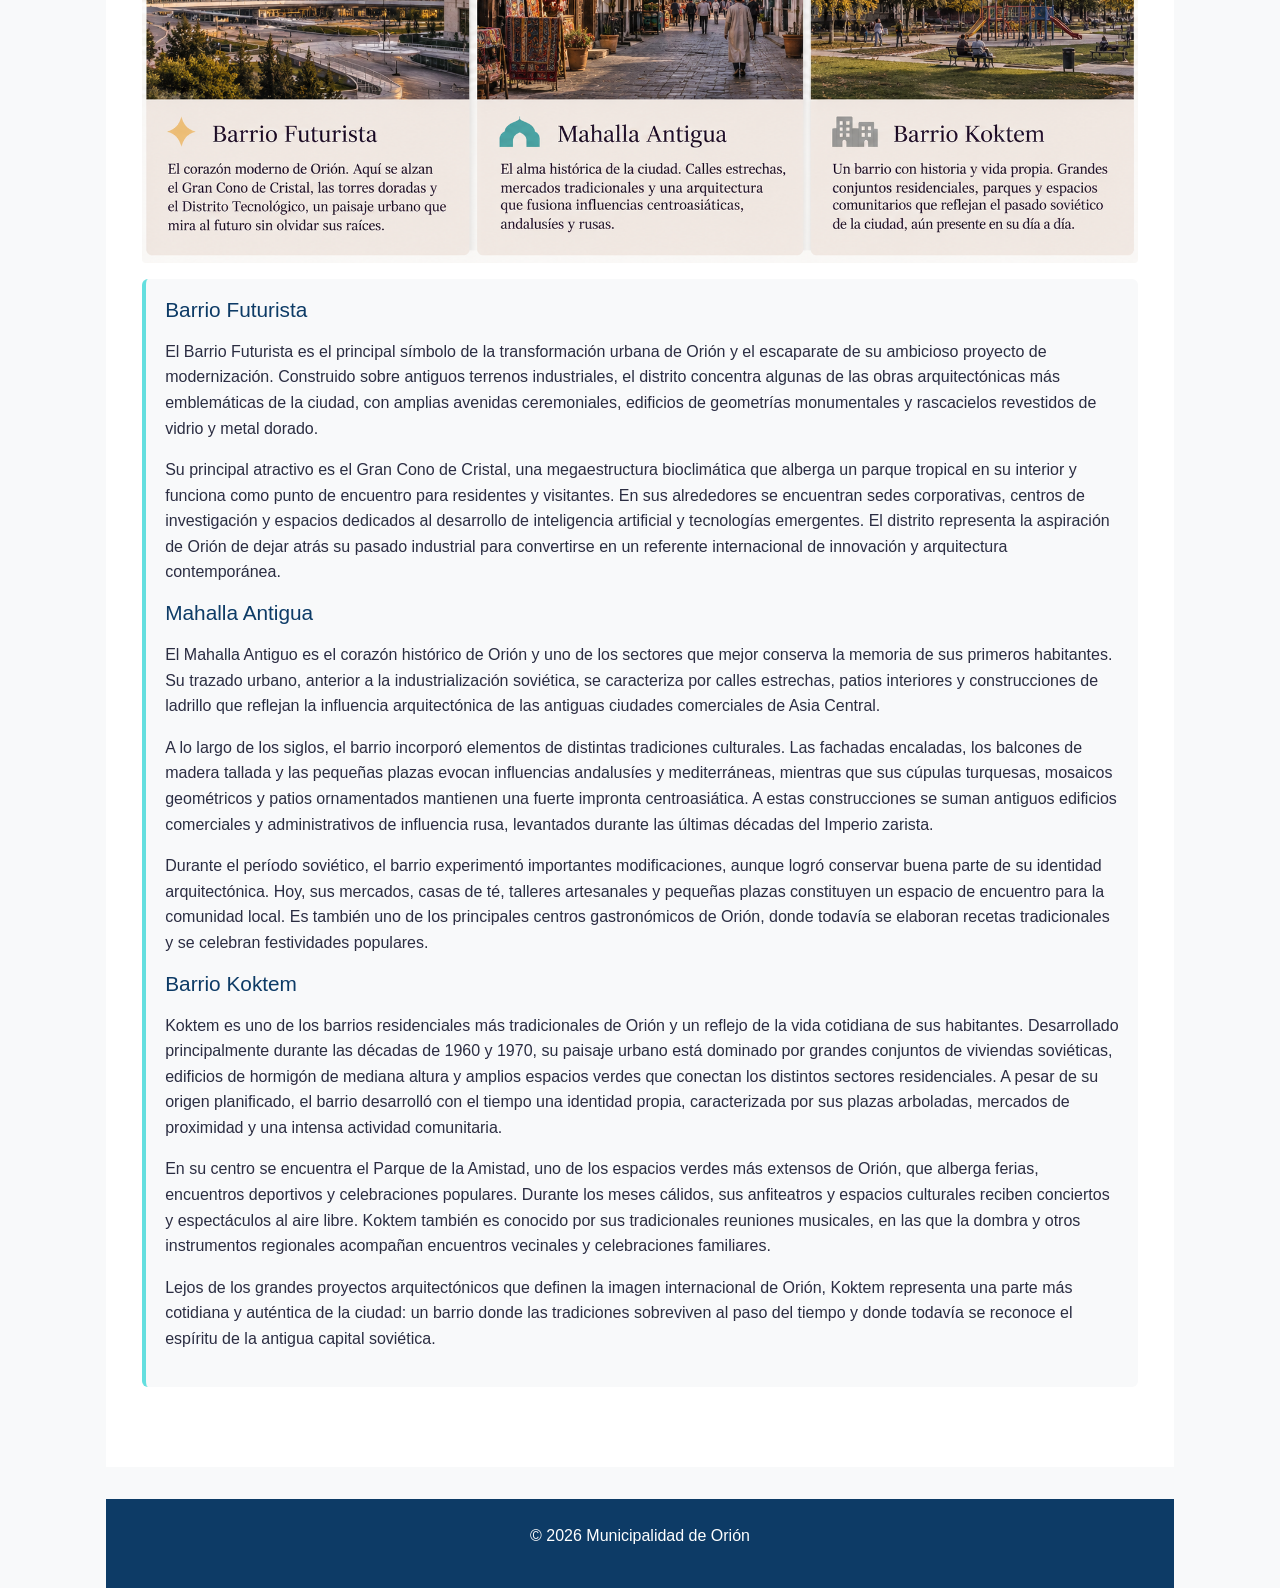
==== commit c489b83c: "feat: collapse para texto + modo oscuro" ====
--- a/ciudad.html
+++ b/ciudad.html
@@ -33,6 +33,11 @@
                             <li class="nav-item">
                                 <a class="nav-link" href="contactos.html">Contacto</a>
                             </li>
+                            <li class="nav-item">
+                                <button id="btn-modo" class="btn btn-orion-claro btn-sm ms-lg-2 mt-2 mt-lg-0" type="button">
+                                    🌙 Modo oscuro
+                                </button>
+                            </li>
                         </ul>
                     </div>
                 </div>
@@ -206,5 +211,14 @@
     </footer>
     <script src="https://cdn.jsdelivr.net/npm/bootstrap@5.3.8/dist/js/bootstrap.bundle.min.js" integrity="sha384-FKyoEForCGlyvwx9Hj09JcYn3nv7wiPVlz7YYwJrWVcXK/BmnVDxM+D2scQbITxI" crossorigin="anonymous"></script>
     <script src="js/main.js"></script>
+    
+    <!-- Agrego el script del collapse acá porque en el main.js rompía el js de las demás páginas: -->
+    <script>
+        const btnVerMas = document.querySelector('#btn-ver-mas');
+        btnVerMas.addEventListener('click', () => {
+            const collapseElementList = document.querySelectorAll('.collapse')
+            const collapseList = [...collapseElementList].map(collapseEl => new bootstrap.Collapse(collapseEl))
+        });
+    </script>
 </body>
 </html>
